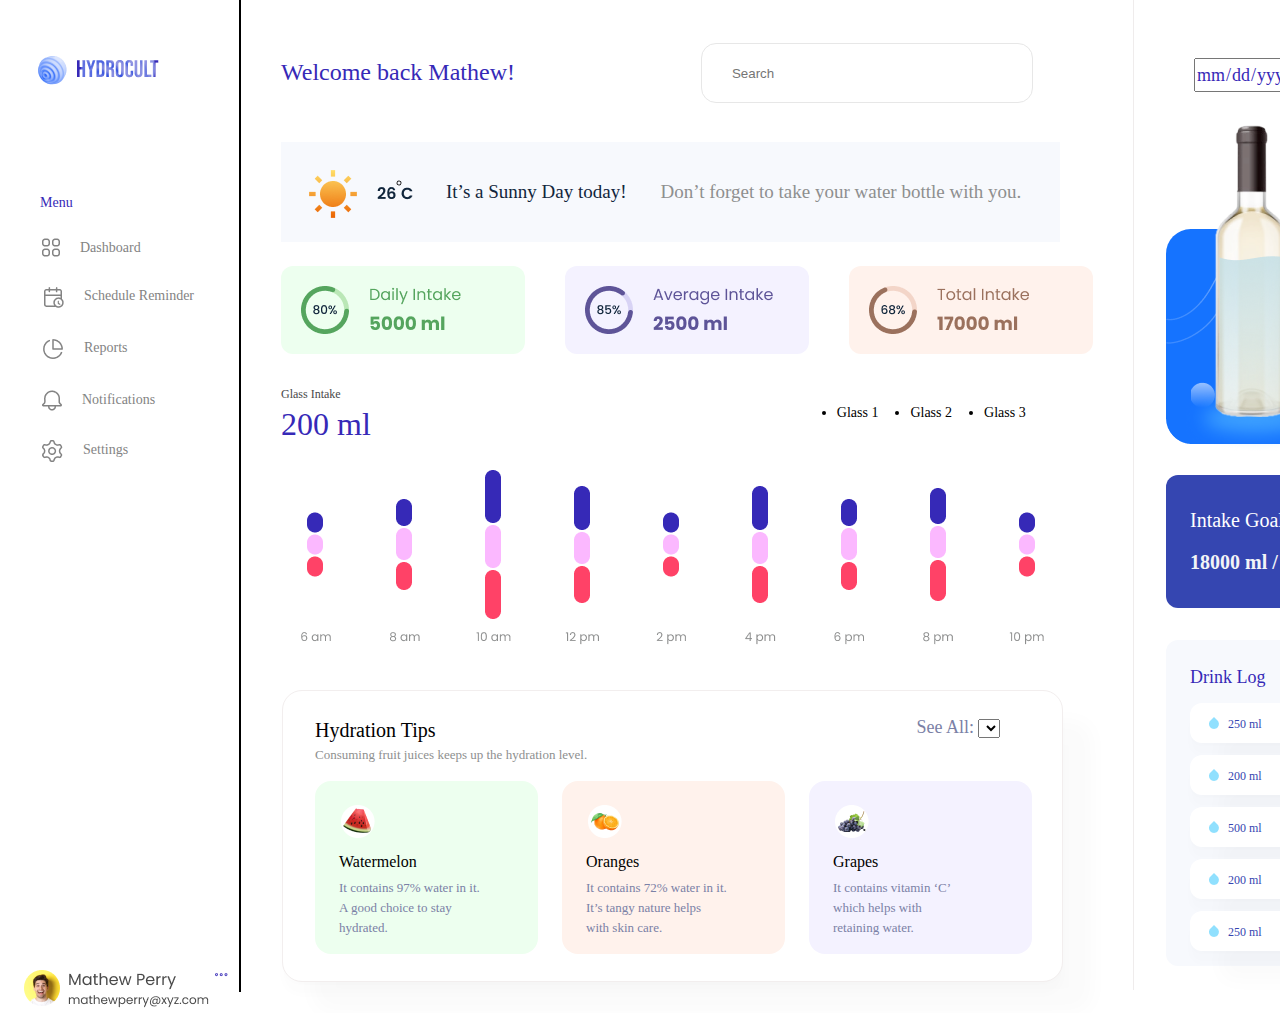
==== index.html @ caaa750a "adding of html and css and all icons" ====
<!DOCTYPE html>
<html lang="en">
<head>
    <meta charset="UTF-8">
    <meta http-equiv="X-UA-Compatible" content="IE=edge">
    <meta name="viewport" content="width=device-width, initial-scale=1.0">
    <title>hydration tracer</title>
    <link rel="stylesheet" href="hydration.css">
</head>
<body>
    <div class="main">
        <div class="container">
            <div class="sub-container1">
                <div class="img">
                    <img src="hydration-icons/Frame 115.png">
                </div>
        
                <div class="menu-bar">
                    <div class="menu">
                        <p>Menu</p>
                    </div>
                    <div class="menu-container">
                        <div class="icon">
                            <img src="hydration-icons/category.png">
                        </div>
                        <div class="dash">
                            <a>Dashboard</a>
                        </div>
                    </div>

                    <div class="menu-container">
                        <div class="icon">
                            <img src="hydration-icons/calendar.png">
                        </div>
                        <div class="dash">
                            <a>Schedule Reminder</a>
                        </div>
                    </div>

                    <div class="menu-container">
                        <div class="icon">
                            <img src="hydration-icons/pie-chart.png">
                        </div>
                        <div class="dash">
                            <a>Reports</a>
                        </div>
                    </div>

                    <div class="menu-container">
                        <div class="icon">
                            <img src="hydration-icons/Notification Icon.png">
                        </div>
                        <div class="dash">
                            <a>Notifications</a>
                        </div>
                    </div>

                    <div class="menu-container">
                        <div class="icon">
                            <img src="hydration-icons/settings.png">
                        </div>
                        <div class="dash">
                            <a>Settings</a>
                        </div>
                    </div>
                </div>

                <div class="down">
                    <img src="hydration-icons/Frame 44.png">
                </div>
            </div>

            <div class="hr"></div>

            <div class="sub-container-2">
                <div class="header">
                    <div class="wel">
                        <p>Welcome back Mathew!</p>
                    </div>

                    <div class="search">
                        <input type="text" name="username" placeholder="Search">
                    </div>
                </div>

            
                <div class="sun-container">
                    <div class="sun">
                        <img src="hydration-icons/sun icon.png">
                    </div>

                    <div class="cel">
                        <img src="hydration-icons/Frame 32.png">
                    </div>

                    <div class="it-u">
                        <p>It’s a Sunny Day today!</p>
                    </div>

                    <div class="don">
                        <p>Don’t forget to take your water bottle with you.</p>
                    </div>
                </div>
                <div class="sub-container-3">
                    <div class="daily-container">
                        <div class="ellipse">
                            <img class="im" src="hydration-icons/Group 101.png">
                        </div>

                         <div class="intake">
                            <img src="hydration-icons/Group 102.png">
                        </div>
                    </div>

                    <div class="average-container">
                        <div class="ellipse">
                            <img src="hydration-icons/Group 101 (1).png">
                        </div>

                        <div class="intake">
                            <img src="hydration-icons/Group 102 (1).png">
                        </div>
                    </div>

                    <div class="total-container">
                        <div class="ellipse">
                            <img src="hydration-icons/Group 101 (2).png">
                        </div>

                        <div class="intake">
                            <img src="hydration-icons/Group 102 (2).png">
                        </div>
                    </div>
                </div>

                <div class="sub-container-4">
                    <div class="left-box">
                        <div class="glass">
                            <p>Glass Intake</p>
                        </div>
                        <div class="ml">
                            <p>200 ml</p>
                        </div>
                    </div>
                    <div class="right-box">
                        <ul class="li">
                            <li class="ul-li"><p>Glass 1</p></li>
                            <li class="ul"><p>Glass 2</p></li>
                            <li class="ul"><p>Glass 3</p></li>
                        </ul>
                    </div>
                </div>

                <div class="sub-container-5">
                    <img src="hydration-icons/Charts.png">
                </div>

                <div class="sub-container-6">
                    <img src="hydration-icons/Months.png">
                </div>

                <div class="sub-container-7">
                    <div class="hydration-container">
                        <div class="hydration">
                            <p>Hydration Tips</p>
                        </div>
                        <div class="droup-down-container">
                            <label class="see" for="cars">See All:</label>
                            <select name="cars" id="cars">
                                <option value=""></option>
                                <option value=""></option>
                                <option value=""></option>
                                <option value=""></option>
                            </select>
                        </div>
                    </div>

                    <div class="consuming">
                        <p>Consuming fruit juices keeps up the hydration level.</p>
                    </div>

                    <div class="fruit-container">
                        <div class="watermelon">
                            <div class="watermelon-img">
                                <img src="hydration-icons/Group 108.png">
                            </div>

                            <div class="water">
                                <p>Watermelon</p>
                            </div>

                            <div class="it">
                                <p>It contains 97% water in it.<br> A good choice to stay<br> hydrated.</p>
                            </div>
                        </div>
                        <div class="orange">
                            <div class="watermelon-img">
                                <img src="hydration-icons/Group 104.png">
                            </div>

                            <div class="water">
                                <p>Oranges</p>
                            </div>

                            <div class="it">
                                <p>It contains 72% water in it.<br> It’s tangy nature helps<br> with skin care.</p>
                            </div>
                        </div>
                        <div class="grapes">
                            <div class="watermelon-img">
                                <img src="hydration-icons/Group 104 (1).png">
                            </div>

                            <div class="water">
                                <p>Grapes</p>
                            </div>

                            <div class="it">
                                <p>It contains vitamin ‘C’ <br>which helps with<br> retaining water.</p>
                            </div>
                        </div>
                    </div>
                </div>

              
            </div>
           
            

            <div class="sub-container-8">
                <div class="level">
                    <div class="hr-2"></div>
                </div>
                <div class="level2">
                    <div class="calender">
                        <input class="calen" type="date" id="calender" name="calender">
                    </div>

                    <div class="rect">
                        <div class="desine">
                        <img src="hydration-icons/water bottle.png">
                        </div>
                     
                    </div>

                    <div class="leftbottle-container">
                        <img src="hydration-icons/image 53.png">
                    </div>

                    <div class="shadaw">
                        <img src="hydration-icons/Rectangle 58.png">
                    </div>

                    <div class="stay">
                        
                            <li>Stay</li>
                            <li>Hydrated</li>
                            <li>and Beat</li>
                            <li>heat</li>
                    
                    </div>

                    <div class="sub-container-9">
                        <div class="di">
                        <div class="intake-w">
                            <p>Intake Goal</p>
                        </div>

                        <div class="wml">
                            <p>18000 ml / 25000 ml</p>
                        </div>
                        </div>

                        <div class="drop">
                            <img src="hydration-icons/Vector (6).png">
                        </div>
                    </div>

                    <div class="last-container">
                        <div class="last-flex">
                            <div class="drink">
                                <p>Drink Log</p>
                            </div>
                        </div>

                        <div class="last-rect1">
                            
                            <div class="last-drop">
                                <img src="hydration-icons/Vector (7).png">
                            </div>

                            <div class="last-ml">
                                <p>250 ml</p>
                            </div>

                            <div class="am">
                                <p>8:00 am</p>
                            </div>
                            
                        </div>

                        <div class="last-rect1">
                            
                            <div class="last-drop">
                                <img src="hydration-icons/Vector (7).png">
                            </div>

                            <div class="last-ml">
                                <p>200 ml</p>
                            </div>

                            <div class="am">
                                <p>9:30 am</p>
                            </div>
                            
                        </div>

                        <div class="last-rect1">
                            
                            <div class="last-drop">
                                <img src="hydration-icons/Vector (7).png">
                            </div>

                            <div class="last-ml">
                                <p>500 ml</p>
                            </div>

                            <div class="am">
                                <p>11:00 am</p>
                            </div>
                            
                        </div>

                        <div class="last-rect1">
                            
                            <div class="last-drop">
                                <img src="hydration-icons/Vector (7).png">
                            </div>

                            <div class="last-ml">
                                <p>200 ml</p>
                            </div>

                            <div class="am">
                                <p>1:00 pm</p>
                            </div>
                            
                        </div>

                        <div class="last-rect1">
                            
                            <div class="last-drop">
                                <img src="hydration-icons/Vector (7).png">
                            </div>

                            <div class="last-ml">
                                <p>250 ml</p>
                            </div>

                            <div class="am">
                                <p>3:00 pm</p>
                            </div>
                            
                        </div>
                    </div>
                </div>
            
            </div>

            
        </div>

        
    </div>
</body>
</html>
---- hydration.css ----
.img {
    margin-left: 36px;
    margin-top: 54px;
}
.menu {
    font-family: 'Poppins';
    font-style: normal;
    font-weight: 400;
    font-size: 14px;
    line-height: 21px;
    color: #3629B7;
    margin-top: 102px;
    margin-left: 40px;
}
.menu-container {
    display: flex;
}
.icon {
    margin-top: 25px;
    margin-left: 42px;
}
.dash {

    font-family: 'Poppins';
    font-style: normal;
    font-weight: 400;
    font-size: 14px;
    line-height: 21px;
    color: #838383;
    margin-left: 20px;
    margin-top: 24px;
    
}
a:hover {
    color: #3629B7;
  }
  
.down {
    margin-left: 24px;
    margin-top: 500px;
}
.hr {
  border: 1px black solid;
  height: 990px;
  width: 1px;
  margin-left: 10px;
  color: black;

}
.container {
    display: flex;
}
.wel {
    font-family: 'Poppins';
    font-style: normal;
    font-weight: 400;
    font-size: 24px;
    line-height: 28px;
    margin-left: 40px;
    margin-top: 58px;
    color: #3629B7;
}
.search input {
    width: 300px;
    height: 58px;
    border-radius: 15px;
   margin-top: 43px;
   margin-left: 186px;
    background: #FFFFFF;
    border: 1px solid #E7E7E7;
    padding-left: 30px;
}
.header {
    display: flex;
}
.hr-2 {
    width: 1px;
    height: 990px;
    background: #EFECEC;
    margin-left: 40px;
}
.sub-container-2{
    display: flex;
    flex-direction: column;
}
.sun-container {
    width: 779px;
    height: 100px;
    margin-top: 39px;
    margin-left: 40px;
    background: #F7F9FD;
    display: flex;
}
.sun {
    margin-top: 26px;
    margin-left: 26px;
}
.cel {
    margin-top: 38px;
    margin-left: 18px;
}
.it-u {
    font-family: 'Poppins';
    font-style: normal;
    font-weight: 400;
    font-size: 19px;
    line-height: 24px;
    margin-top: 38px;
    margin-left: 32px;
    color: #11263C;
    
}
.don {
    font-family: 'Poppins';
    font-style: normal;
    font-weight: 500;
    font-size: 19px;
    line-height: 24px;
    color: #8E8F8F;
    margin-top: 38px;
    margin-left: 34px;
}
.daily-container {
    height: 88px;
    width: 244px;
    border-radius: 12px;
    background: #EDFFEF;
    margin-top: 24px;
    margin-left: 40px;
    display: flex;
    
}
.average-container {
    height: 88px;
    width: 244px;
    border-radius: 12px;
    background: #F4F2FF;
    margin-top: 24px;
    margin-left: 40px;
    display: flex;
    
}
.total-container {
    height: 88px;
    width: 244px;
    border-radius: 12px;
    background: #FFF2EC;
    margin-top: 24px;
    margin-left: 40px;
    display: flex;
    
}
.sub-container-3 {
    display: flex;
}
.ellipse {
    margin-top: 20px;
    margin-left: 20px;
}
.intake {
    margin-top: 16px;
    margin-left: 20px;
}
.glass {
    font-family: 'Poppins';
    font-style: normal;
    font-weight: 400;
    font-size: 12px;
    line-height: 16px;   
    color: #494949;
    margin-top: 32px;
    margin-left: 40px;
    
}
.ml {
    font-family: 'Poppins';
    font-style: normal;
    font-weight: 400;
    font-size: 32px;
    line-height: 28px;
    color: #3629B7;
    margin-top: 8px;
    margin-left: 40px;
}
.sub-container-4 {
    display: flex;
}
.li {
    display: flex;

    font-family: 'Poppins';
    font-style: normal;
    font-weight: 400;
    font-size: 14px;
    line-height: 21px;
    
    color: #000000;
    
}
.ul {
    margin-left: 32px;
    margin-top: 48px
}
.ul-li {
    margin-left: 466px;
    margin-top: 48px;
}
.sub-container-5 {
    margin-top: 32px;
    margin-left: 66px;
}
.sub-container-6 {
    margin-top: 5px;
    margin-left: 57px;
}
.sub-container-7 {
    background: #FFFFFF;
    border: 1px solid #F2EEEE;
    box-shadow: 30px 30.24px 20px rgba(0, 0, 0, 0.02), 0px 12.16px 8.576px rgba(0, 0, 0, 0.013152), 0px 2.72px 3.712px rgba(0, 0, 0, 0.008304);
    border-radius: 20px;
    width: 779px;
    height: 290px;
    margin-top: 40px;
    margin-left: 41px;
}
.hydration {
    font-family: 'Poppins';
    font-style: normal;
    font-weight: 500;
    font-size: 20px;
    line-height: 30px;
    margin-top: 24px;
    margin-left: 32px;
}
.hydration-container {
    display: flex;
    
   
}
.see {

    font-family: 'Poppins';
    font-style: normal;
    font-weight: 400;
    font-size: 18px;
    line-height: 28px;
   
    
    color: #7B81A6;
}
.droup-down-container {
    margin-top: 22px;
    margin-left: 481px;
}
.consuming {
    color: #8E8F8F;
    font-family: 'Poppins';
    font-style: normal;
    font-weight: 400;
    font-size: 13px;
    line-height: 20px;
    margin-left: 32px;
    
}
* {
    margin: 0px;
    padding: 0px;
}
.fruit-container {
    display: flex;
}
.watermelon {
    width: 223px;
    height: 173px;
    background: #EDFFEF;
    border-radius: 16px;
    margin-top: 16px;
    margin-left: 32px;
}
.orange {
    width: 223px;
    height: 173px;
    background: #FFF2EC;
    border-radius: 16px;
    margin-top: 16px;
    margin-left: 24px;
}
.grapes {
    width: 223px;
    height: 173px;
    background: #F4F2FF;
    border-radius: 16px;
    margin-left: 24px;
    margin-top: 16px;
}
.watermelon-img {
    margin-top: 24px;
    margin-left: 26px;
}
.water {
    font-family: 'Poppins';
    font-style: normal;
    font-weight: 500;
    font-size: 16px;
    line-height: 24px;
    margin-top: 8px;
    margin-left: 24px;
}
.it {
    font-family: 'Poppins';
    font-style: normal;
    font-weight: 400;
    font-size: 13px;
    line-height: 20px;
    margin: 0;
    margin-top: 4px;
    margin-left: 24px;
    
    color: #7B81A6;
    
}
.calen {
    font-family: 'Poppins';
    font-style: normal;
    font-weight: 400;
    font-size: 18px;
    line-height: 28px;
    color: #3629B7;
    margin-top: 58px;
    margin-left: 60px;
}
.rect {
    width: 260px;
    height: 214px; 
    background: #1573FF;
    border-radius: 24.7306px;
    margin-top: 137px;
    margin-left: 32px;
    
}
.level2 {
    display: flex;
    flex-direction: column;
}
.sub-container-8 {
    display: flex;
    list-style-type: none;
}

.leftbottle-container {
    position: absolute;
    margin-top: 125px;
    margin-left: 80px;
}
.shadaw {
    position: absolute;
    margin-top: 256px;
    margin-left: 85px;
}
.stay {
    font-family: 'Poppins';
    font-style: normal;
    font-weight: 400;
    font-size: 20px;
    line-height: 30px;
    position: absolute;
    margin-top: 276px;
    margin-left: 179px;
    color: white;
    
}
.sub-container-9 {
    width: 260px;
    height: 133px;
    background: #3546B1;
    border-radius: 12px;
    margin-top: 32px;
    margin-left: 32px;
    display: flex;
    
}
.intake-w {
    font-family: 'Poppins';
    font-style: normal;
    font-weight: 400;
    font-size: 20px;
    line-height: 30px;
    color: white;
    margin-top: 30px;
    margin-left: 24px;
;
}
.wml {
    font-family: 'Poppins';
    font-style: normal;
    font-weight: 600;
    font-size: 20px;
    line-height: 30px;   
    color: #F2F4F7;
    margin-top: 12px;
    margin-left: 24px;
}
.drop {
    margin-top: 26px;
}
.last-container {
    width: 260px;
    height: 326px;
    background: #F7F9FD;
    border-radius: 12px;
    margin-top: 32px;
    margin-left: 32px;
}
.drink {
    font-family: 'Poppins';
    font-style: normal;
    font-weight: 400;
    font-size: 18px;
    line-height: 27px;  
    color: #3629B7;
    margin-top: 24px;
    margin-left: 24px;
}
.last-rect1 {
    width: 212px;
    height: 40px;
    background: #FFFFFF;
    box-shadow: 30px 30.24px 20px rgba(0, 0, 0, 0.02), 0px 12.16px 8.576px rgba(0, 0, 0, 0.013152), 0px 2.72px 3.712px rgba(0, 0, 0, 0.008304);
    border-radius: 12px;
    margin-top: 12px;
    margin-left: 24px;
    display: flex;
}
.last-drop {
  position: absolute;
  margin-top: 12px;
  margin-left: 19px;
}
.last-ml {
    font-family: 'Poppins';
    font-style: normal;
    font-weight: 400;
    font-size: 12px;
    line-height: 18px;
    color: #3546B1;
    margin-left: 38px;
    margin-top: 12px;
    
}
.am {

    font-family: 'Poppins';
    font-style: normal;
    font-weight: 400;
    font-size: 12px;
    line-height: 18px;
    color: #7B81A6;
    margin-left: 68px;
    margin-top: 11px;
}
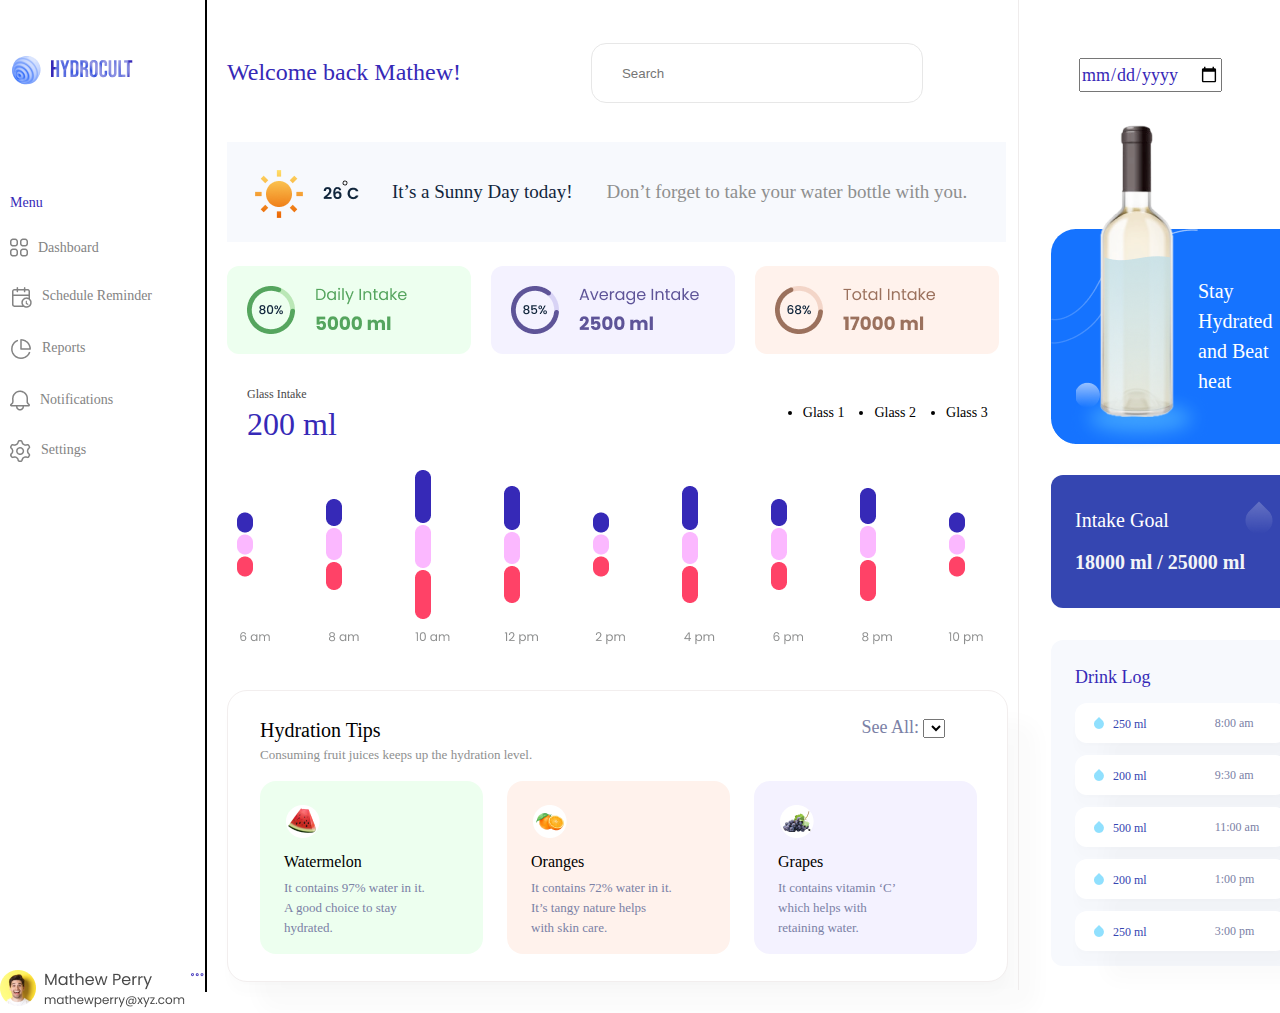
==== commit edc8d7f5: "problem fixed" ====
--- a/index.html
+++ b/index.html
@@ -5,7 +5,7 @@
     <meta http-equiv="X-UA-Compatible" content="IE=edge">
     <meta name="viewport" content="width=device-width, initial-scale=1.0">
     <title>hydration tracer</title>
-    <link rel="stylesheet" href="hydration.css">
+    <link rel="stylesheet" href="index.css">
 </head>
 <body>
     <div class="main">
--- a/index.css
+++ b/index.css
@@ -0,0 +1,464 @@
+.img {
+    margin-left: 10px;
+    margin-top: 54px;
+}
+.menu {
+    font-family: 'Poppins';
+    font-style: normal;
+    font-weight: 400;
+    font-size: 14px;
+    line-height: 21px;
+    color: #3629B7;
+    margin-top: 102px;
+    margin-left: 10px;
+}
+.menu-container {
+    display: flex;
+
+}
+.icon {
+    margin-top: 25px;
+    margin-left: 10px;
+}
+.dash {
+
+    font-family: 'Poppins';
+    font-style: normal;
+    font-weight: 400;
+    font-size: 14px;
+    line-height: 21px;
+    color: #838383;
+    margin-left: 10px;
+    margin-top: 24px;
+    
+}
+a:hover {
+    color: #3629B7;
+  }
+  
+.down {
+    margin-left: px;
+    margin-top: 500px;
+}
+.hr {
+  border: 1px black solid;
+  height: 990px;
+  width: 1px;
+  color: black;
+
+}
+.container {
+    display: flex;
+}
+.wel {
+    font-family: 'Poppins';
+    font-style: normal;
+    font-weight: 400;
+    font-size: 24px;
+    line-height: 28px;
+    margin-left: 20px;
+    margin-top: 58px;
+    color: #3629B7;
+}
+.search input {
+    width: 300px;
+    height: 58px;
+    border-radius: 15px;
+   margin-top: 43px;
+   margin-left: 130px;
+    background: #FFFFFF;
+    border: 1px solid #E7E7E7;
+    padding-left: 30px;
+}
+.header {
+    display: flex;
+}
+.hr-2 {
+    width: 1px;
+    height: 990px;
+    background: #EFECEC;
+    margin-left: 40px;
+}
+.sub-container-2{
+    display: flex;
+    flex-direction: column;
+}
+.sun-container {
+    width: 779px;
+    height: 100px;
+    margin-top: 39px;
+    margin-left: 20px;
+    background: #F7F9FD;
+    display: flex;
+}
+.sun {
+    margin-top: 26px;
+    margin-left: 26px;
+}
+.cel {
+    margin-top: 38px;
+    margin-left: 18px;
+}
+.it-u {
+    font-family: 'Poppins';
+    font-style: normal;
+    font-weight: 400;
+    font-size: 19px;
+    line-height: 24px;
+    margin-top: 38px;
+    margin-left: 32px;
+    color: #11263C;
+    
+}
+.don {
+    font-family: 'Poppins';
+    font-style: normal;
+    font-weight: 500;
+    font-size: 19px;
+    line-height: 24px;
+    color: #8E8F8F;
+    margin-top: 38px;
+    margin-left: 34px;
+}
+.daily-container {
+    height: 88px;
+    width: 244px;
+    border-radius: 12px;
+    background: #EDFFEF;
+    margin-top: 24px;
+    margin-left: 20px;
+    display: flex;
+    
+}
+.average-container {
+    height: 88px;
+    width: 244px;
+    border-radius: 12px;
+    background: #F4F2FF;
+    margin-top: 24px;
+    margin-left: 20px;
+    display: flex;
+    
+}
+.total-container {
+    height: 88px;
+    width: 244px;
+    border-radius: 12px;
+    background: #FFF2EC;
+    margin-top: 24px;
+    margin-left: 20px;
+    display: flex;
+    
+}
+.sub-container-3 {
+    display: flex;
+}
+.ellipse {
+    margin-top: 20px;
+    margin-left: 20px;
+}
+.intake {
+    margin-top: 16px;
+    margin-left: 20px;
+}
+.glass {
+    font-family: 'Poppins';
+    font-style: normal;
+    font-weight: 400;
+    font-size: 12px;
+    line-height: 16px;   
+    color: #494949;
+    margin-top: 32px;
+    margin-left: 40px;
+    
+}
+.ml {
+    font-family: 'Poppins';
+    font-style: normal;
+    font-weight: 400;
+    font-size: 32px;
+    line-height: 28px;
+    color: #3629B7;
+    margin-top: 8px;
+    margin-left: 40px;
+}
+.sub-container-4 {
+    display: flex;
+}
+.li {
+    display: flex;
+
+    font-family: 'Poppins';
+    font-style: normal;
+    font-weight: 400;
+    font-size: 14px;
+    line-height: 21px;
+    
+    color: #000000;
+    
+}
+.ul {
+    margin-left: 30px;
+    margin-top: 48px
+}
+.ul-li {
+    margin-left: 466px;
+    margin-top: 48px;
+}
+.sub-container-5 {
+    margin-top: 32px;
+    margin-left: 30px;
+}
+.sub-container-6 {
+    margin-top: 5px;
+    margin-left: 30px;
+}
+.sub-container-7 {
+    background: #FFFFFF;
+    border: 1px solid #F2EEEE;
+    box-shadow: 30px 30.24px 20px rgba(0, 0, 0, 0.02), 0px 12.16px 8.576px rgba(0, 0, 0, 0.013152), 0px 2.72px 3.712px rgba(0, 0, 0, 0.008304);
+    border-radius: 20px;
+    width: 779px;
+    height: 290px;
+    margin-top: 40px;
+    margin-left: 20px;
+}
+.hydration {
+    font-family: 'Poppins';
+    font-style: normal;
+    font-weight: 500;
+    font-size: 20px;
+    line-height: 30px;
+    margin-top: 24px;
+    margin-left: 32px;
+}
+.hydration-container {
+    display: flex;
+    
+   
+}
+.see {
+
+    font-family: 'Poppins';
+    font-style: normal;
+    font-weight: 400;
+    font-size: 18px;
+    line-height: 28px;
+   
+    
+    color: #7B81A6;
+}
+.droup-down-container {
+    margin-top: 22px;
+    margin-left: 481px;
+}
+.consuming {
+    color: #8E8F8F;
+    font-family: 'Poppins';
+    font-style: normal;
+    font-weight: 400;
+    font-size: 13px;
+    line-height: 20px;
+    margin-left: 32px;
+    
+}
+* {
+    margin: 0px;
+    padding: 0px;
+}
+.fruit-container {
+    display: flex;
+}
+.watermelon {
+    width: 223px;
+    height: 173px;
+    background: #EDFFEF;
+    border-radius: 16px;
+    margin-top: 16px;
+    margin-left: 32px;
+}
+.orange {
+    width: 223px;
+    height: 173px;
+    background: #FFF2EC;
+    border-radius: 16px;
+    margin-top: 16px;
+    margin-left: 24px;
+}
+.grapes {
+    width: 223px;
+    height: 173px;
+    background: #F4F2FF;
+    border-radius: 16px;
+    margin-left: 24px;
+    margin-top: 16px;
+}
+.watermelon-img {
+    margin-top: 24px;
+    margin-left: 26px;
+}
+.water {
+    font-family: 'Poppins';
+    font-style: normal;
+    font-weight: 500;
+    font-size: 16px;
+    line-height: 24px;
+    margin-top: 8px;
+    margin-left: 24px;
+}
+.it {
+    font-family: 'Poppins';
+    font-style: normal;
+    font-weight: 400;
+    font-size: 13px;
+    line-height: 20px;
+    margin: 0;
+    margin-top: 4px;
+    margin-left: 24px;
+    
+    color: #7B81A6;
+    
+}
+.hr-2 {
+    margin: 0;
+    margin-left: 10px;
+}
+.calen {
+    font-family: 'Poppins';
+    font-style: normal;
+    font-weight: 400;
+    font-size: 18px;
+    line-height: 28px;
+    color: #3629B7;
+    margin-top: 58px;
+    margin-left: 60px;
+}
+.rect {
+    width: 260px;
+    height: 214px; 
+    background: #1573FF;
+    border-radius: 24.7306px;
+    margin-top: 137px;
+    margin-left: 32px;
+    
+}
+.level2 {
+    display: flex;
+    flex-direction: column;
+}
+.sub-container-8 {
+    display: flex;
+    list-style-type: none;
+}
+
+.leftbottle-container {
+    position: absolute;
+    margin-top: 125px;
+    margin-left: 80px;
+}
+.shadaw {
+    position: absolute;
+    margin-top: 256px;
+    margin-left: 85px;
+}
+.stay {
+    font-family: 'Poppins';
+    font-style: normal;
+    font-weight: 400;
+    font-size: 20px;
+    line-height: 30px;
+    position: absolute;
+    margin-top: 276px;
+    margin-left: 179px;
+    color: white;
+    
+}
+.sub-container-9 {
+    width: 260px;
+    height: 133px;
+    background: #3546B1;
+    border-radius: 12px;
+    margin-top: 32px;
+    margin-left: 32px;
+    display: flex;
+    
+}
+.intake-w {
+    font-family: 'Poppins';
+    font-style: normal;
+    font-weight: 400;
+    font-size: 20px;
+    line-height: 30px;
+    color: white;
+    margin-top: 30px;
+    margin-left: 24px;
+;
+}
+.wml {
+    font-family: 'Poppins';
+    font-style: normal;
+    font-weight: 600;
+    font-size: 20px;
+    line-height: 30px;   
+    color: #F2F4F7;
+    margin-top: 12px;
+    margin-left: 24px;
+}
+.drop {
+    margin-top: 26px;
+}
+.last-container {
+    width: 260px;
+    height: 326px;
+    background: #F7F9FD;
+    border-radius: 12px;
+    margin-top: 32px;
+    margin-left: 32px;
+}
+.drink {
+    font-family: 'Poppins';
+    font-style: normal;
+    font-weight: 400;
+    font-size: 18px;
+    line-height: 27px;  
+    color: #3629B7;
+    margin-top: 24px;
+    margin-left: 24px;
+}
+.last-rect1 {
+    width: 212px;
+    height: 40px;
+    background: #FFFFFF;
+    box-shadow: 30px 30.24px 20px rgba(0, 0, 0, 0.02), 0px 12.16px 8.576px rgba(0, 0, 0, 0.013152), 0px 2.72px 3.712px rgba(0, 0, 0, 0.008304);
+    border-radius: 12px;
+    margin-top: 12px;
+    margin-left: 24px;
+    display: flex;
+}
+.last-drop {
+  position: absolute;
+  margin-top: 12px;
+  margin-left: 19px;
+}
+.last-ml {
+    font-family: 'Poppins';
+    font-style: normal;
+    font-weight: 400;
+    font-size: 12px;
+    line-height: 18px;
+    color: #3546B1;
+    margin-left: 38px;
+    margin-top: 12px;
+    
+}
+.am {
+
+    font-family: 'Poppins';
+    font-style: normal;
+    font-weight: 400;
+    font-size: 12px;
+    line-height: 18px;
+    color: #7B81A6;
+    margin-left: 68px;
+    margin-top: 11px;
+}
